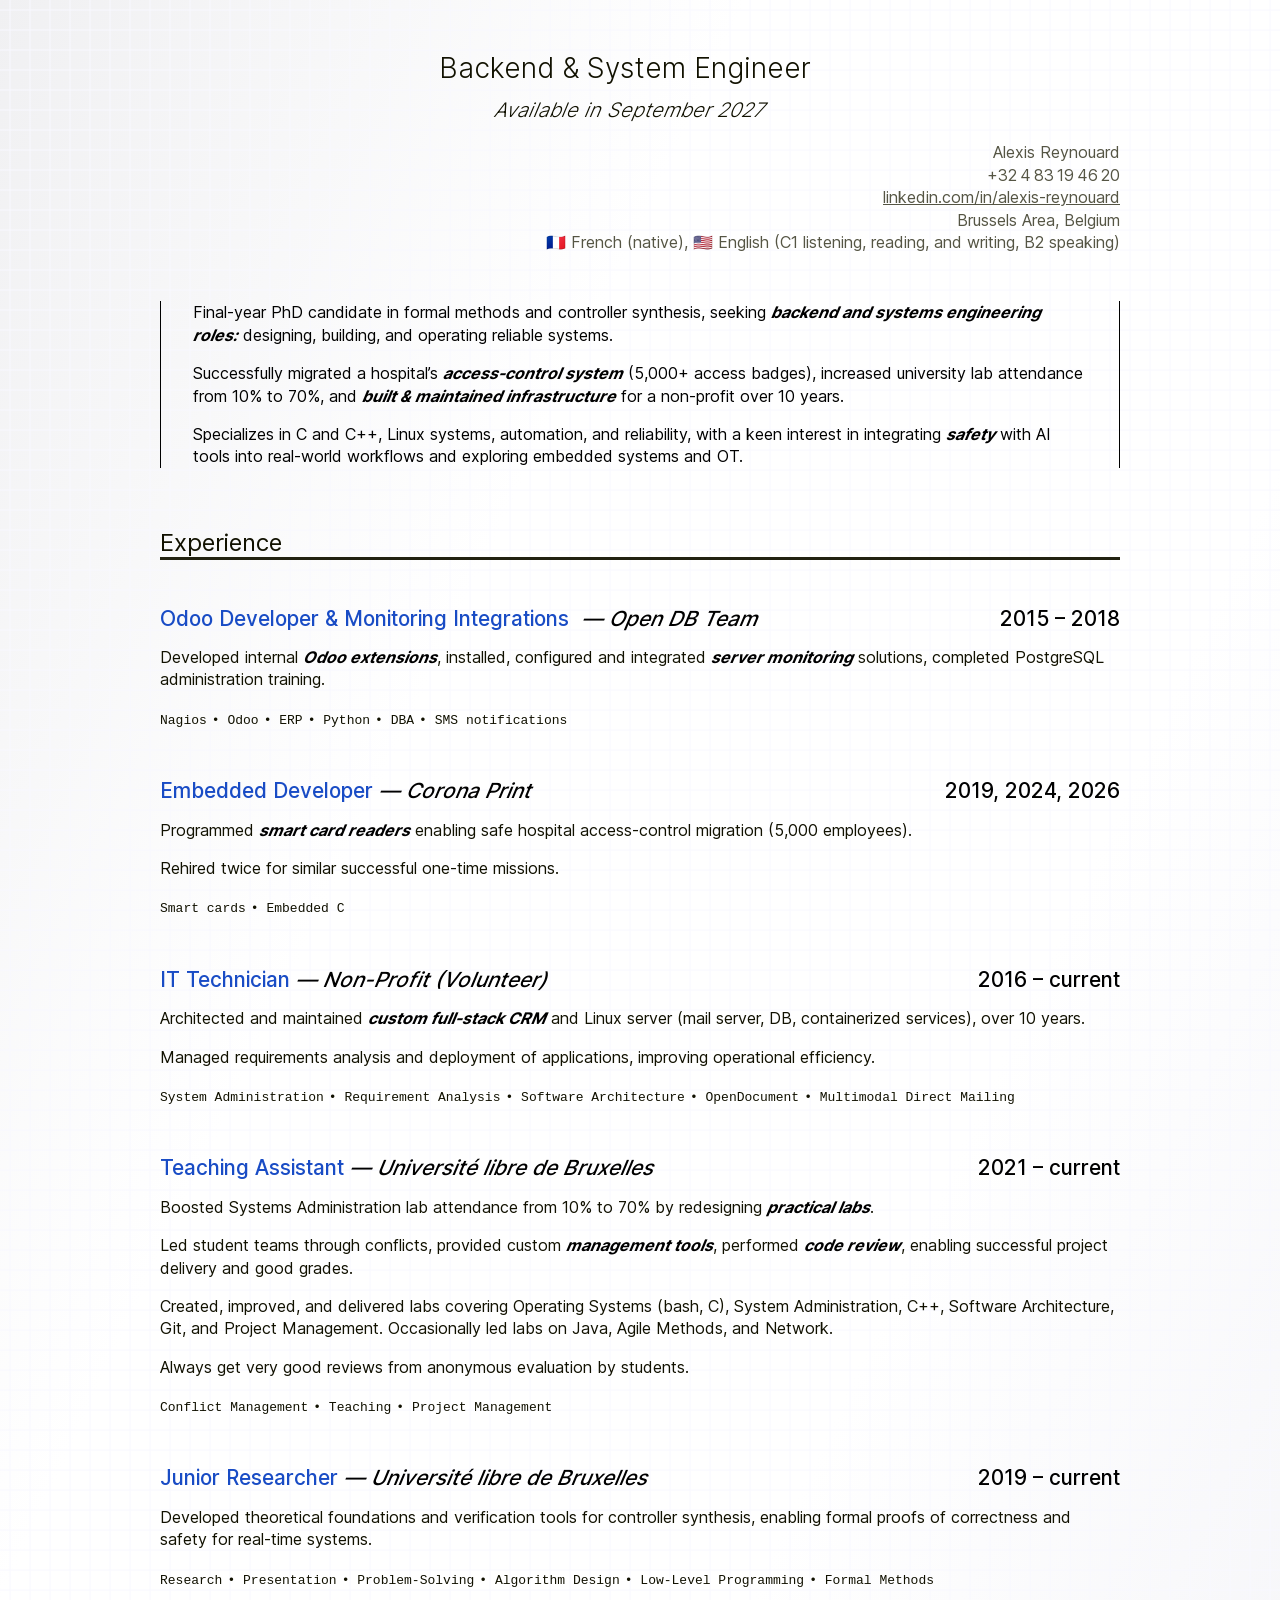
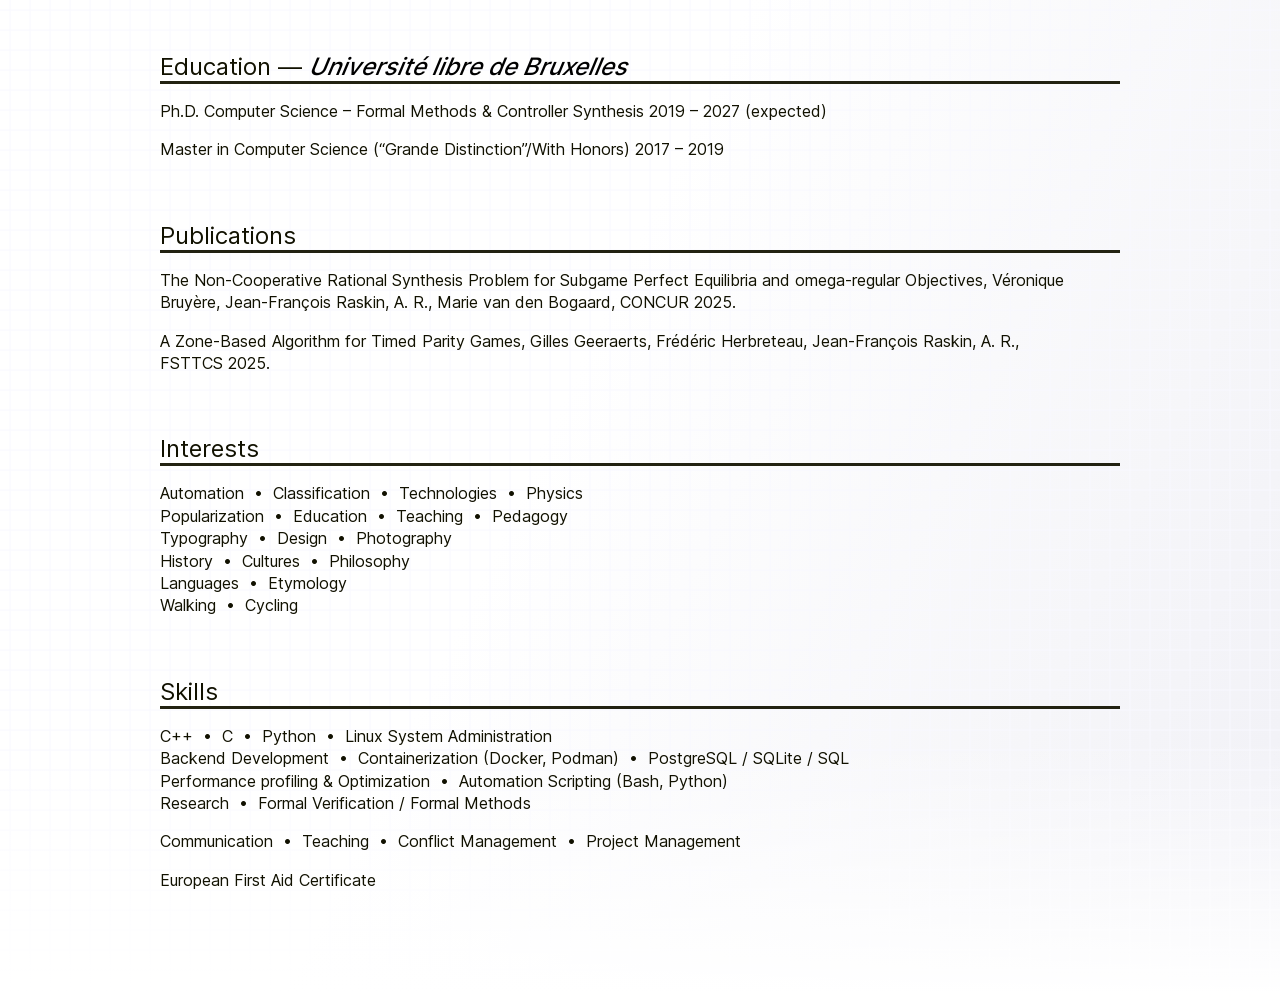
==== generic.html @ 9cd011ec "Init" ====
<!DOCTYPE html>
<html xmlns="http://www.w3.org/1999/xhtml" xml:lang="en" lang="en">
<head>
<meta charset="utf-8" />
<meta name="generator" content="Docutils 0.23: https://docutils.sourceforge.io/" />
<meta name="viewport" content="width=device-width, initial-scale=1" />
<meta name="author" content="Alexis Reynouard" />
<title>Backend &amp; System Engineer</title>
<link rel="stylesheet" href="cv.css" type="text/css" />
</head>
<body>
<main id="backend-system-engineer">
<h1 class="title">Backend &amp; System Engineer</h1>
<p class="subtitle" id="available-in-september-2027">Available in September 2027</p>
<dl class="docinfo">
<dt class="author">Author<span class="colon">:</span></dt>
<dd class="author"><p>Alexis Reynouard</p></dd>
<dt class="contact">Contact<span class="colon">:</span></dt>
<dd class="contact"><a class="reference external" href="mailto:alexis&#46;reynouard&#37;&#52;&#48;gmail&#46;com">alexis<span>&#46;</span>reynouard<span>&#64;</span>gmail<span>&#46;</span>com</a></dd>
<dt class="phone">Phone<span class="colon">:</span></dt>
<dd class="phone"><p>+32 4 83 19 46 20</p>
</dd>
<dt class="linkedin">LinkedIn<span class="colon">:</span></dt>
<dd class="linkedin"><p><a class="reference external" href="https://www.linkedin.com/in/alexis-reynouard">linkedin.com/in/alexis-reynouard</a></p>
</dd>
<dt class="location">Location<span class="colon">:</span></dt>
<dd class="location"><p>Brussels Area, Belgium</p>
</dd>
<dt class="languages">Languages<span class="colon">:</span></dt>
<dd class="languages"><p>🇫🇷 French (native), 🇺🇸 English (C1 listening, reading, and writing, B2 speaking)</p>
</dd>
</dl>
<div class="topic abstract" role="doc-abstract">
<p class="topic-title">Abstract</p>
<p>Final-year PhD candidate in formal methods and controller synthesis,
seeking <strong>backend and systems engineering roles:</strong> designing,
building, and operating reliable systems.</p>
<p>Successfully migrated a hospital’s <strong>access-control system</strong> (5,000+
access badges), increased university lab attendance from 10% to 70%,
and <strong>built &amp; maintained infrastructure</strong> for a non-profit over 10 years.</p>
<p>Specializes in C and C++, Linux systems, automation, and reliability,
with a keen interest in integrating <strong>safety</strong> with AI tools into
real-world workflows and exploring embedded systems and OT.</p>
</div>
<section id="experience">
<h2>Experience</h2>
<section id="odoo-developer-monitoring-integrations-open-db-team-2015-2018">
<h3><em>Odoo Developer &amp; Monitoring Integrations</em> <em>Open DB Team</em> <em>2015 – 2018</em></h3>
<p>Developed internal <strong>Odoo extensions</strong>, installed, configured and
integrated <strong>server monitoring</strong> solutions, completed PostgreSQL
administration training.</p>
<ul class="simple">
<li><p>Nagios</p></li>
<li><p>Odoo</p></li>
<li><p>ERP</p></li>
<li><p>Python</p></li>
<li><p>DBA</p></li>
<li><p>SMS notifications</p></li>
</ul>
</section>
<section id="embedded-developer-corona-print-2019-2024-2026">
<h3><em>Embedded Developer</em> <em>Corona Print</em> <em>2019, 2024, 2026</em></h3>
<p>Programmed <strong>smart card readers</strong> enabling safe hospital access-control
migration (5,000 employees).</p>
<p>Rehired twice for similar successful one-time missions.</p>
<ul class="simple">
<li><p>Smart cards</p></li>
<li><p>Embedded C</p></li>
</ul>
</section>
<section id="it-technician-non-profit-volunteer-2016-current">
<h3><em>IT Technician</em> <em>Non-Profit (Volunteer)</em> <em>2016 – current</em></h3>
<p>Architected and maintained <strong>custom full-stack CRM</strong> and Linux server
(mail server, DB, containerized services), over 10 years.</p>
<p>Managed requirements analysis and deployment of applications, improving
operational efficiency.</p>
<ul class="simple">
<li><p>System Administration</p></li>
<li><p>Requirement Analysis</p></li>
<li><p>Software Architecture</p></li>
<li><p>OpenDocument</p></li>
<li><p>Multimodal Direct Mailing</p></li>
</ul>
</section>
<section id="teaching-assistant-universite-libre-de-bruxelles-2021-current">
<h3><em>Teaching Assistant</em> <em>Université libre de Bruxelles</em> <em>2021 – current</em></h3>
<p>Boosted Systems Administration lab attendance from 10% to 70% by
redesigning <strong>practical labs</strong>.</p>
<p>Led student teams through conflicts, provided custom <strong>management
tools</strong>, performed <strong>code review</strong>, enabling successful project delivery
and good grades.</p>
<p>Created, improved, and delivered labs covering Operating Systems (bash,
C), System Administration, C++, Software Architecture, Git, and Project
Management. Occasionally led labs on Java, Agile Methods, and Network.</p>
<p>Always get very good reviews from anonymous evaluation by students.</p>
<ul class="simple">
<li><p>Conflict Management</p></li>
<li><p>Teaching</p></li>
<li><p>Project Management</p></li>
</ul>
</section>
<section id="junior-researcher-universite-libre-de-bruxelles-2019-current">
<h3><em>Junior Researcher</em> <em>Université libre de Bruxelles</em> <em>2019 – current</em></h3>
<p>Developed theoretical foundations and verification tools for controller
synthesis, enabling formal proofs of correctness and safety for
real-time systems.</p>
<ul class="simple">
<li><p>Research</p></li>
<li><p>Presentation</p></li>
<li><p>Problem-Solving</p></li>
<li><p>Algorithm Design</p></li>
<li><p>Low-Level Programming</p></li>
<li><p>Formal Methods</p></li>
</ul>
</section>
</section>
<section id="education-universite-libre-de-bruxelles">
<h2>Education ― <em>Université libre de Bruxelles</em></h2>
<p>Ph.D. Computer Science – Formal Methods &amp; Controller Synthesis 2019 –
2027 (expected)</p>
<p>Master in Computer Science (“Grande Distinction”/With Honors) 2017 –
2019</p>
</section>
<section id="publications">
<h2>Publications</h2>
<p>The Non-Cooperative Rational Synthesis Problem for Subgame Perfect
Equilibria and omega-regular Objectives, Véronique Bruyère,
Jean-François Raskin, A. R., Marie van den Bogaard, CONCUR 2025.</p>
<p>A Zone-Based Algorithm for Timed Parity Games, Gilles Geeraerts,
Frédéric Herbreteau, Jean-François Raskin, A. R., FSTTCS 2025.</p>
</section>
<section id="interests">
<h2>Interests</h2>
<div class="line-block">
<div class="line">Automation • Classification • Technologies • Physics</div>
<div class="line">Popularization • Education • Teaching • Pedagogy</div>
<div class="line">Typography • Design • Photography</div>
<div class="line">History • Cultures • Philosophy</div>
<div class="line">Languages • Etymology</div>
<div class="line">Walking • Cycling</div>
</div>
</section>
<section id="skills">
<h2>Skills</h2>
<div class="line-block">
<div class="line">C++ • C • Python • Linux System Administration</div>
<div class="line">Backend Development • Containerization (Docker, Podman) • PostgreSQL /
SQLite / SQL</div>
<div class="line">Performance profiling &amp; Optimization • Automation Scripting (Bash,
Python)</div>
</div>
<p>Research • Formal Verification / Formal Methods</p>
<p>Communication • Teaching • Conflict Management • Project Management</p>
<p>European First Aid Certificate</p>
</section>
</main>
</body>
</html>
---- cv.css ----
/* http://meyerweb.com/eric/tools/css/reset/
   v2.0 | 20110126
   License: none (public domain)
*/

html, body, div, span, applet, object, iframe,
h1, h2, h3, h4, h5, h6, p, blockquote, pre,
a, abbr, acronym, address, big, cite, code,
del, dfn, em, img, ins, kbd, q, s, samp,
small, strike, strong, sub, sup, tt, var,
b, u, i, center,
dl, dt, dd, ol, ul, li,
fieldset, form, label, legend,
table, caption, tbody, tfoot, thead, tr, th, td,
article, aside, canvas, details, embed,
figure, figcaption, footer, header, hgroup,
menu, nav, output, ruby, section, summary,
time, mark, audio, video {
	margin: 0;
	padding: 0;
	border: 0;
	font-size: 100%;
	font: inherit;
	vertical-align: baseline;
}
/* HTML5 display-role reset for older browsers */
article, aside, details, figcaption, figure,
footer, header, hgroup, menu, nav, section {
	display: block;
}
body {
	line-height: 1;
}
ol, ul {
	list-style: none;
}
blockquote, q {
	quotes: none;
}
blockquote:before, blockquote:after,
q:before, q:after {
	content: '';
	content: none;
}
table {
	border-collapse: collapse;
	border-spacing: 0;
}

/******/

@font-face {
  font-family: "Inter";
  src:
    local("Inter"),
    local("InterVariable"),
    url("Inter-V.ttf");
}

:root {
  --contrast-bg: #221;
  --txt-accent-on-normal: #194CC5;
  --txt-on-contrast: #fdfdff;
  --em-on-contrast: #fff;
  --normal-bg: #fdfdff;
  --txt-on-normal: #110;
  --strong-on-normal: #000;
  --muted-on-normal: #554;
  --outside-bg: #fff;
  --transparent: rgba(255, 255, 255, 0);
  --footer-grad-1: rgb(240, 240, 242);
  --footer-grad-2: rgb(255, 255, 255);
  --footer-grad-3: rgb(246, 246, 249);
  --footer-grad-4: rgb(232, 232, 242);
  --bg-pattern: url("bg-pattern.svg");

  font-family: Inter, Arimo, sans-serif, sans;
  font-weight: 400;
}

@media (prefers-color-scheme: dark) {
  :root {
    --contrast-bg: #ffffff;
    --txt-accent-on-normal: #be9b00;
    --txt-on-contrast: #333333;
    --em-on-contrast: #000000;
    --normal-bg: #000000;
    --txt-on-normal: #f8f8f8;
    --strong-on-normal: #fff;
    --muted-on-normal: #dbdbe9;
    --outside-bg: #000000;
    --transparent: rgba(0, 0, 0, 0);
    --footer-grad-1: #111111;
    --footer-grad-2: #000000;
    --footer-grad-3: #090909;
    --footer-grad-4: #191919;
    --bg-pattern: url("bg-pattern-dark.svg");
  }
 }

/* === General Rules === */

a {
  color: inherit;
}
span.no-break {
  display: inline-block;
}
img {
  max-width: 100%;
}
html {
  background-color: var(--outside-bg);
  padding: 1lvh 1lvw;
  margin: 0;
}
em {
  font-style: italic;
  font-weight: 500;
  color: var(--strong-on-normal);
}
strong {
  font-style: italic;
  font-weight: 700;
  color: var(--strong-on-normal);
}

/* === Main === */

main {
  color: var(--txt-on-normal);
  padding: 3em 12ex;
  line-height: 1.4em;
  background-clip: border-box;
  max-width: 60rem;
  margin: 0 auto;
}
@media (max-width: 1400px) {
  main {
    padding: 3em 5%;
  }
}
main h1.title {
  font-size: 1.75rem;
  margin: 0 2ex 0.7em 0;
}
main h1.title + p.subtitle {
  font-weight: 300;
  font-size: 1.25rem;
  font-style: italic;
  margin: 0.7em 2ex 1em 0;
  max-width: none;
}
main h1.title,
main h1.title + p.subtitle {
  font-weight: 300;
  text-align: center;
}
main dl.docinfo{
  display: block;
  color: var(--muted-on-normal);
  margin-bottom: 3em;
  text-align: right;
}
main dl.docinfo dt {
  display: none;
}
main dl.docinfo dd p:only-child {
  display: inline;
}
main dl.docinfo dd.contact {
  display: none;
}

.topic.abstract .topic-title {
  display: none;
}
.topic.abstract {
  padding: 0 2em;
  margin: 2em 0;
  color: var(--strong-on-normal);
  border-left: 1px solid black;
  border-right: 1px solid black;
}

main h2 {
  font-size: 1.5rem;
  margin-top: 4rem;
  margin-bottom: 1rem;
  padding-bottom: 0.2ex;
  border-bottom: 3px solid var(--contrast-bg);
}
section {
  margin: 3rem 0;
}
section h3 {
  font-size: 1.3rem;
  margin: 1rem 0;
}
section h3 em {
  display: inline-block;
}
section h3 em:nth-child(1) {
  color: var(--txt-accent-on-normal);
  font-style: normal;
}
section h3 em:nth-child(2) {
}
section h3 em:nth-child(2):before {
  content: "― ";
}
section h3 em:nth-child(3) {
  font-style: normal;
  float: right;
}
section ul:last-child li,
section ul:last-child li p {
  font-family: monospace;
  display: inline;
}
section ul:last-child li:not(:first-child):before {
  content: " • ";
  display: inline;
}
main p {
  margin-bottom: 1rem;
}

html {  
  background:
    linear-gradient(180deg, var(--transparent) 0%, var(--transparent) 90%, var(--outside-bg) 100%),
    var(--bg-pattern) 0% 0% / 20px 20px repeat,
    linear-gradient(115deg, var(--footer-grad-1) 0%, var(--footer-grad-2) 30%, var(--footer-grad-2) 60%, var(--footer-grad-3) 85%, var(--footer-grad-4) 120%);
}

pre.code s {
  text-decoration: none;
  color: #383;
  font-weight: 600;
}
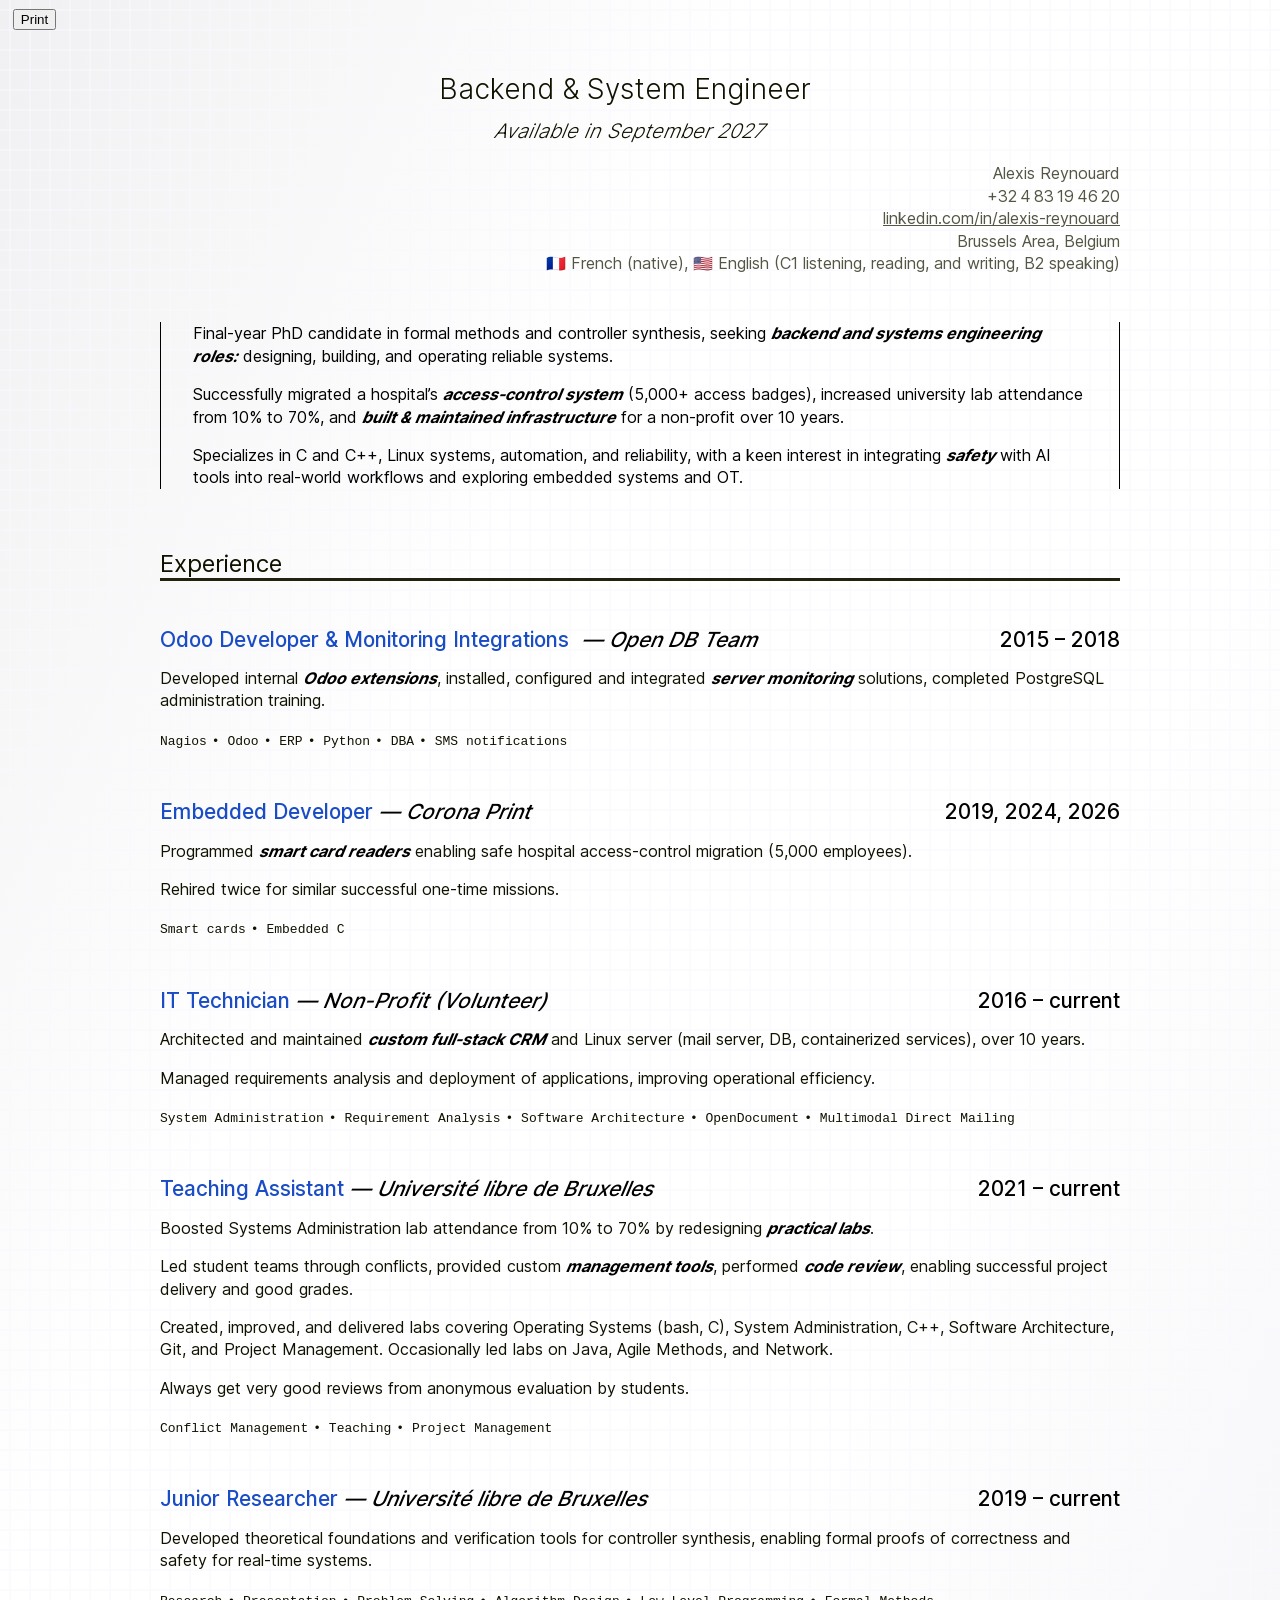
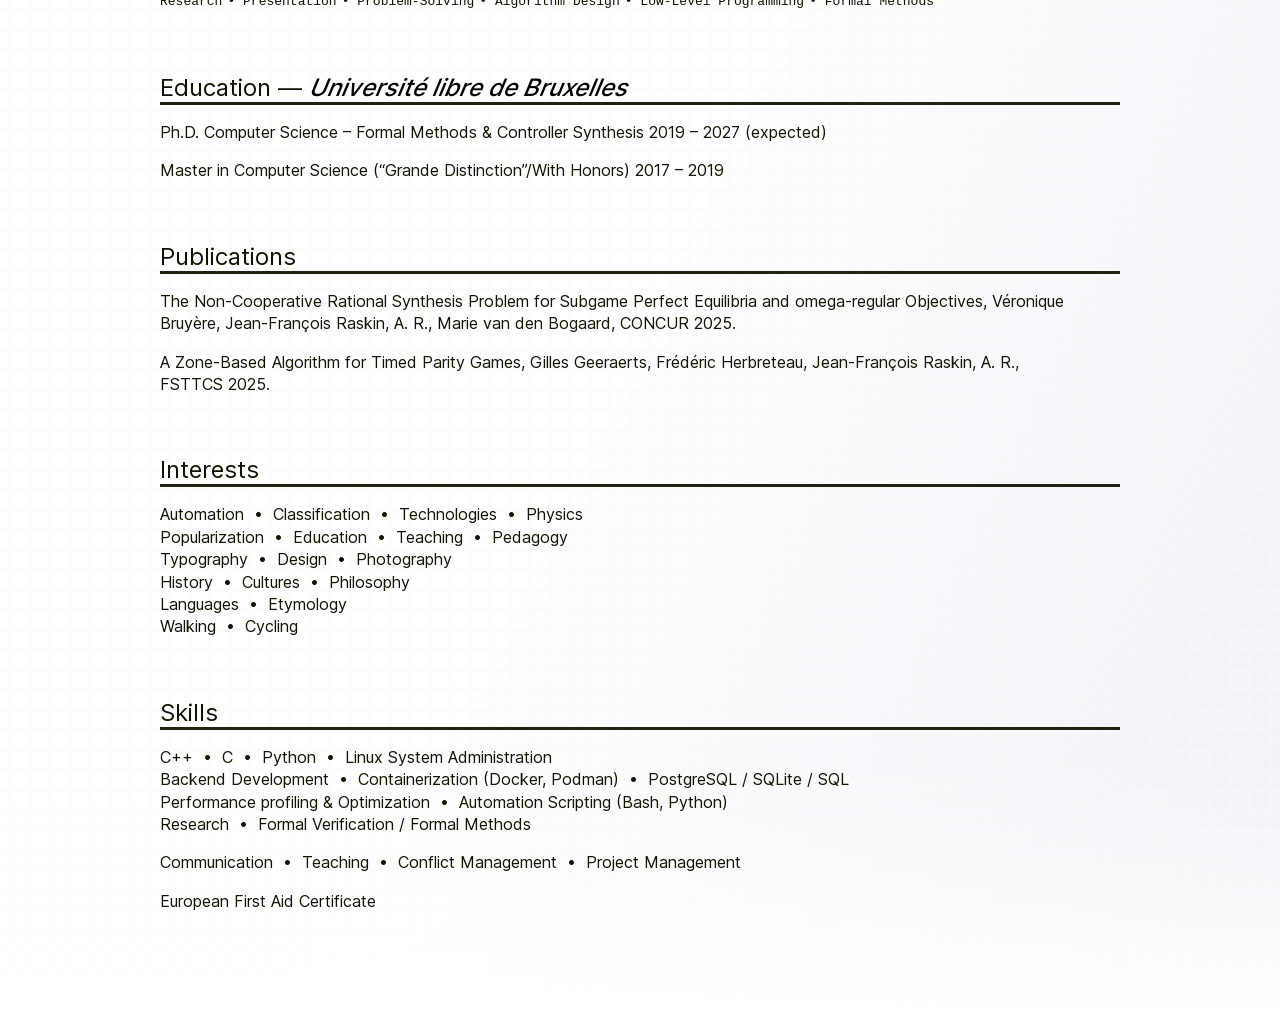
==== commit daee54af: "print" ====
--- a/generic.html
+++ b/generic.html
@@ -9,6 +9,7 @@
 <link rel="stylesheet" href="cv.css" type="text/css" />
 </head>
 <body>
+<a href="Alexis-Reynouard-CV.pdf"><button>Print</button></a>
 <main id="backend-system-engineer">
 <h1 class="title">Backend &amp; System Engineer</h1>
 <p class="subtitle" id="available-in-september-2027">Available in September 2027</p>
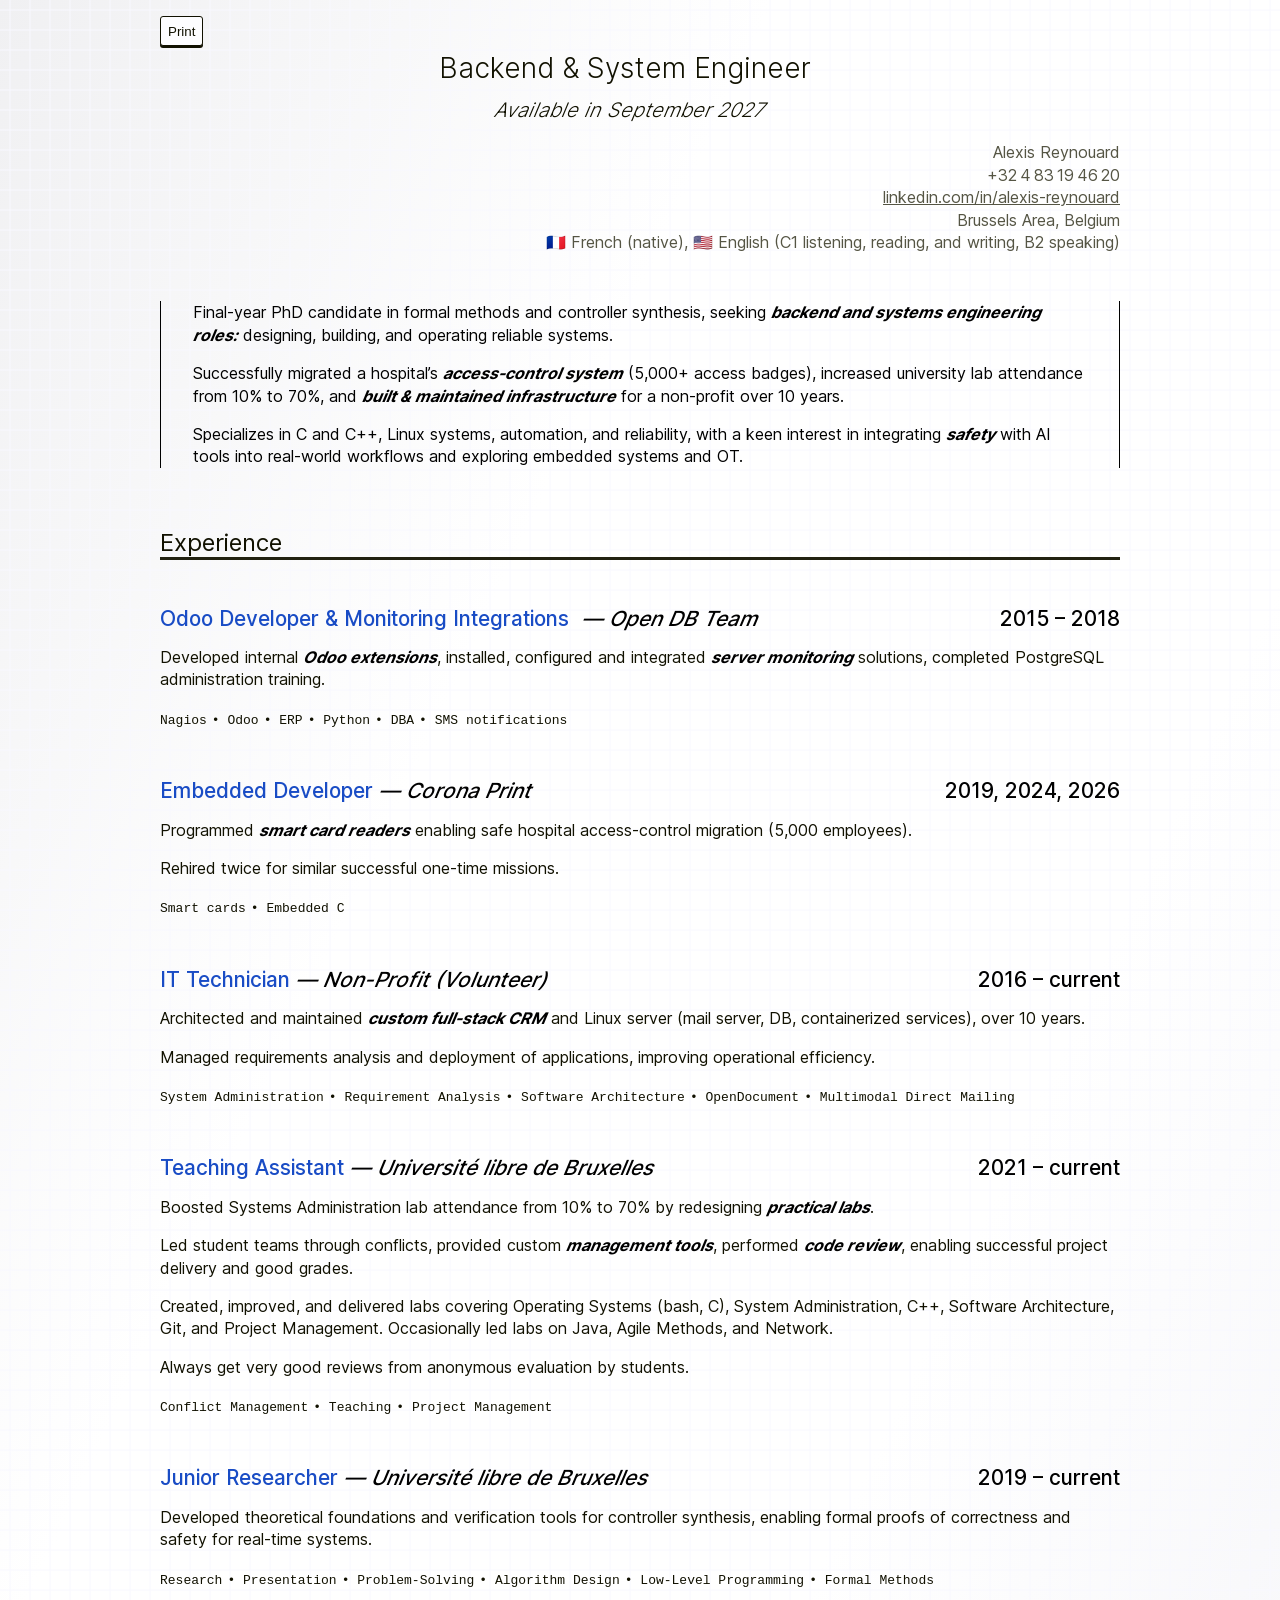
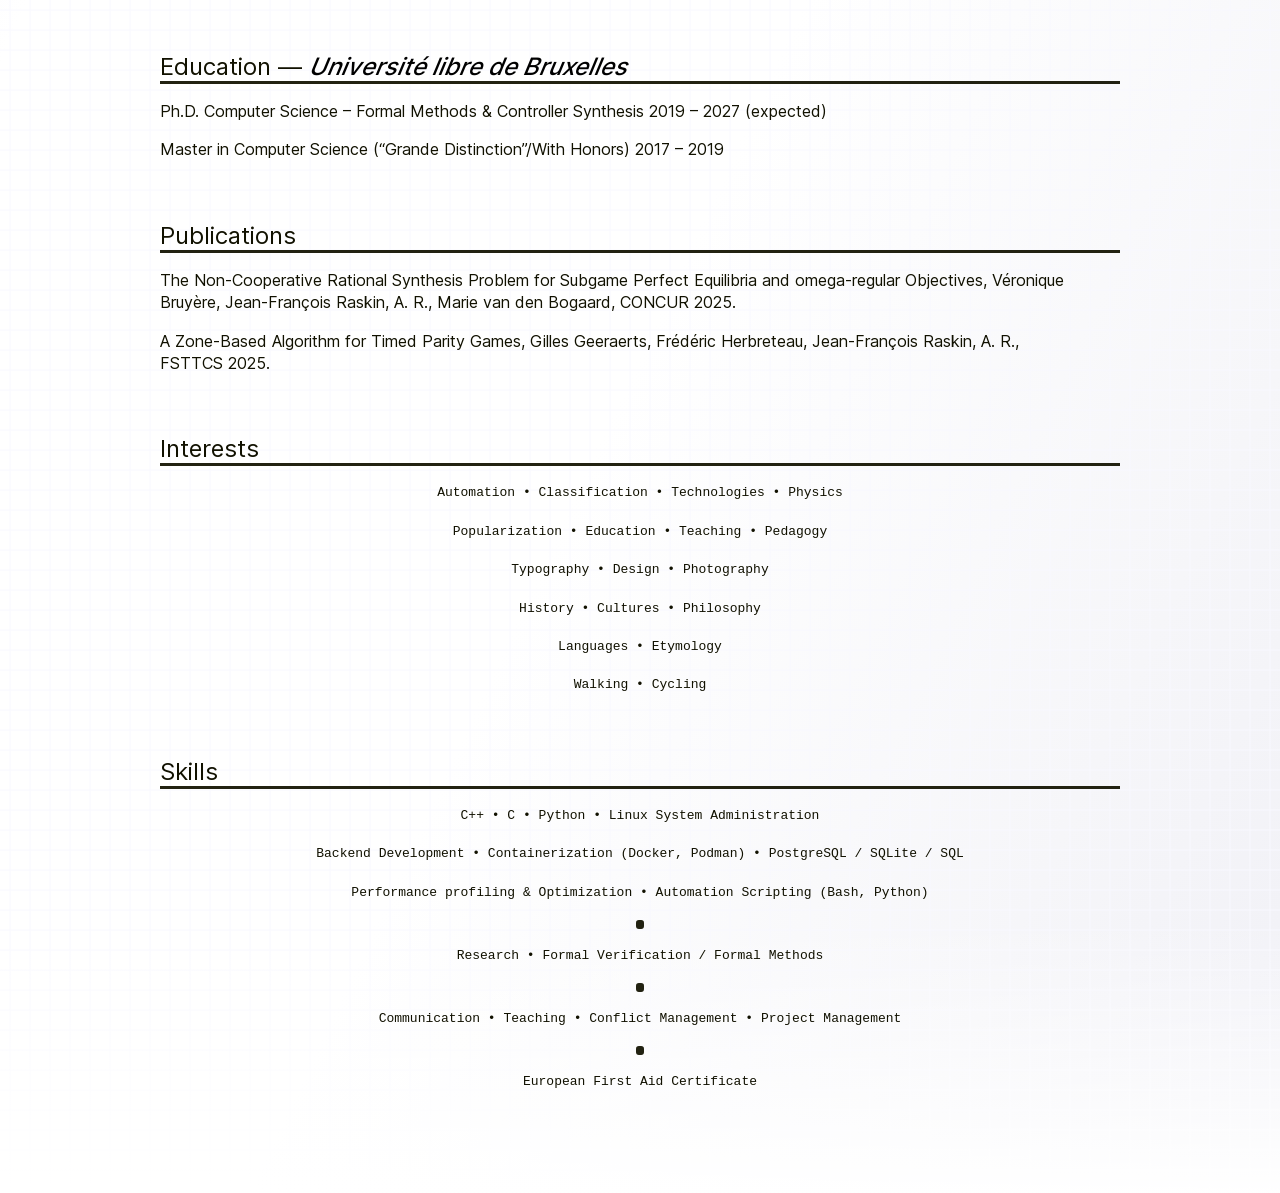
==== commit aa0fd14b: "update" ====
--- a/generic.html
+++ b/generic.html
@@ -2,14 +2,13 @@
 <html xmlns="http://www.w3.org/1999/xhtml" xml:lang="en" lang="en">
 <head>
 <meta charset="utf-8" />
-<meta name="generator" content="Docutils 0.23: https://docutils.sourceforge.io/" />
+<meta name="generator" content="Docutils 0.20.1: https://docutils.sourceforge.io/" />
 <meta name="viewport" content="width=device-width, initial-scale=1" />
 <meta name="author" content="Alexis Reynouard" />
 <title>Backend &amp; System Engineer</title>
 <link rel="stylesheet" href="cv.css" type="text/css" />
 </head>
 <body>
-<a href="Alexis-Reynouard-CV.pdf"><button>Print</button></a>
 <main id="backend-system-engineer">
 <h1 class="title">Backend &amp; System Engineer</h1>
 <p class="subtitle" id="available-in-september-2027">Available in September 2027</p>
@@ -43,7 +42,7 @@
 with a keen interest in integrating <strong>safety</strong> with AI tools into
 real-world workflows and exploring embedded systems and OT.</p>
 </div>
-<section id="experience">
+<a href="Alexis-Reynouard-CV.pdf"><button id="print-button">Print</button></a><section id="experience">
 <h2>Experience</h2>
 <section id="odoo-developer-monitoring-integrations-open-db-team-2015-2018">
 <h3><em>Odoo Developer &amp; Monitoring Integrations</em> <em>Open DB Team</em> <em>2015 – 2018</em></h3>
@@ -117,10 +116,8 @@
 </section>
 <section id="education-universite-libre-de-bruxelles">
 <h2>Education ― <em>Université libre de Bruxelles</em></h2>
-<p>Ph.D. Computer Science – Formal Methods &amp; Controller Synthesis 2019 –
-2027 (expected)</p>
-<p>Master in Computer Science (“Grande Distinction”/With Honors) 2017 –
-2019</p>
+<p>Ph.D. Computer Science – Formal Methods &amp; Controller Synthesis 2019 – 2027 (expected)</p>
+<p>Master in Computer Science (“Grande Distinction”/With Honors) 2017 – 2019</p>
 </section>
 <section id="publications">
 <h2>Publications</h2>
@@ -132,27 +129,34 @@
 </section>
 <section id="interests">
 <h2>Interests</h2>
-<div class="line-block">
-<div class="line">Automation • Classification • Technologies • Physics</div>
-<div class="line">Popularization • Education • Teaching • Pedagogy</div>
-<div class="line">Typography • Design • Photography</div>
-<div class="line">History • Cultures • Philosophy</div>
-<div class="line">Languages • Etymology</div>
-<div class="line">Walking • Cycling</div>
-</div>
+<ul class="simple">
+<li><p>Automation • Classification • Technologies • Physics</p></li>
+<li><p>Popularization • Education • Teaching • Pedagogy</p></li>
+<li><p>Typography • Design • Photography</p></li>
+<li><p>History • Cultures • Philosophy</p></li>
+<li><p>Languages • Etymology</p></li>
+<li><p>Walking • Cycling</p></li>
+</ul>
 </section>
 <section id="skills">
 <h2>Skills</h2>
-<div class="line-block">
-<div class="line">C++ • C • Python • Linux System Administration</div>
-<div class="line">Backend Development • Containerization (Docker, Podman) • PostgreSQL /
-SQLite / SQL</div>
-<div class="line">Performance profiling &amp; Optimization • Automation Scripting (Bash,
-Python)</div>
-</div>
-<p>Research • Formal Verification / Formal Methods</p>
-<p>Communication • Teaching • Conflict Management • Project Management</p>
-<p>European First Aid Certificate</p>
+<ul class="simple">
+<li><p>C++ • C • Python • Linux System Administration</p></li>
+<li><p>Backend Development • Containerization (Docker, Podman) • PostgreSQL / SQLite / SQL</p></li>
+<li><p>Performance profiling &amp; Optimization • Automation Scripting (Bash, Python)</p></li>
+</ul>
+<hr class="docutils" />
+<ul class="simple">
+<li><p>Research • Formal Verification / Formal Methods</p></li>
+</ul>
+<hr class="docutils" />
+<ul class="simple">
+<li><p>Communication • Teaching • Conflict Management • Project Management</p></li>
+</ul>
+<hr class="docutils" />
+<ul class="simple">
+<li><p>European First Aid Certificate</p></li>
+</ul>
 </section>
 </main>
 </body>
--- a/cv.css
+++ b/cv.css
@@ -213,8 +213,8 @@
   font-style: normal;
   float: right;
 }
-section ul:last-child li,
-section ul:last-child li p {
+section ul li,
+section ul li p {
   font-family: monospace;
   display: inline;
 }
@@ -238,3 +238,42 @@
   color: #383;
   font-weight: 600;
 }
+
+#interests ul,
+#skills ul {
+  text-align: center;
+}
+section#interests ul li p,
+section#skills ul li p {
+  display: block;
+}
+section#interests ul li:not(:first-child):before,
+section#skills ul li:not(:first-child):before {
+  content: "";
+  display: none;
+}
+
+hr {
+  border: none;
+  width: 1ex;
+  margin: 1rem auto;
+  height: 1ex;
+  background-color: var(--contrast-bg);
+  border-radius: 0.33ex;
+}
+
+#print-button {
+  cursor: pointer;
+  position: absolute;
+  top: 1rem;
+  padding: 1ex 1ex 0.9ex 1ex;
+  border-radius: 3px;
+  border: 0.75px solid var(--txt-on-normal);
+  background: var(--normal-bg);
+  color: var(--txt-on-normal);
+  box-shadow: 0 2px 0 0 var(--txt-on-normal);
+}
+#print-button:hover {
+  box-shadow: inset 0 0px 0 0 var(--txt-on-normal);
+  transform: translate(0, 2px);
+}
